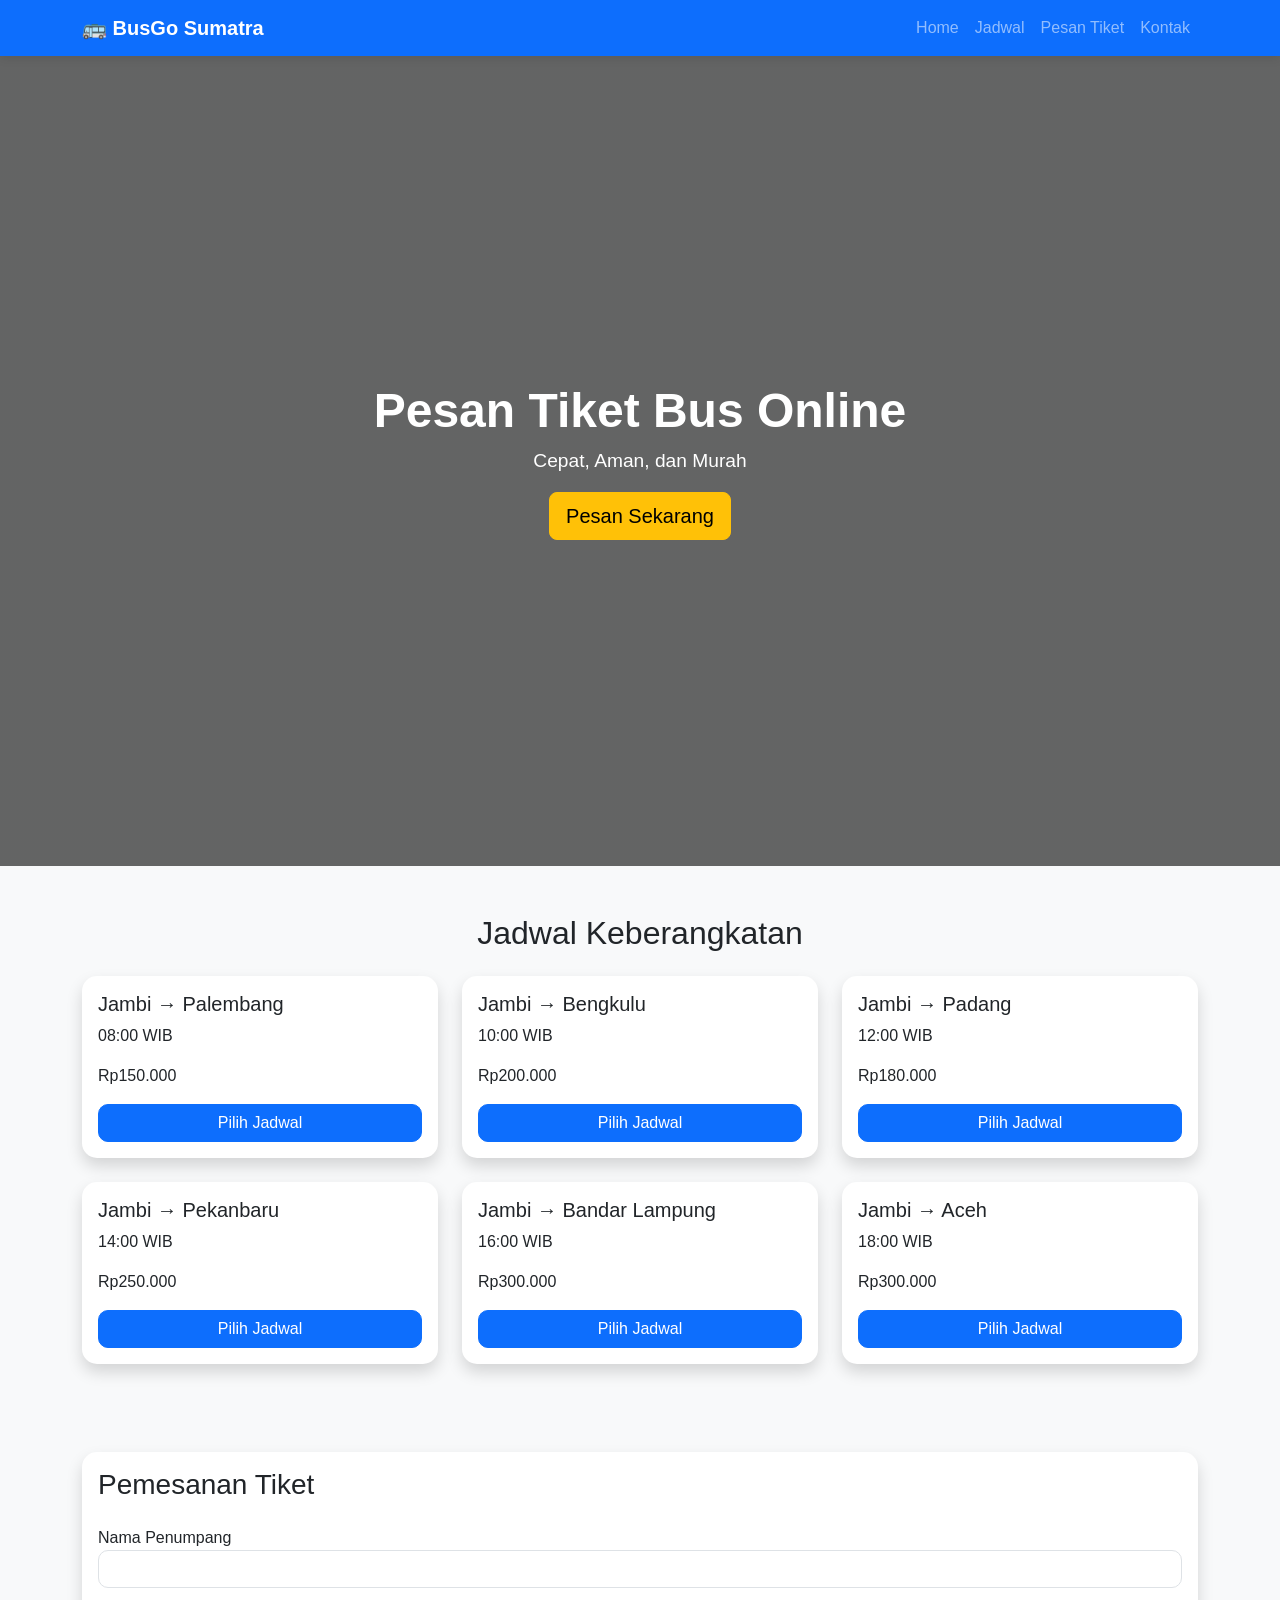
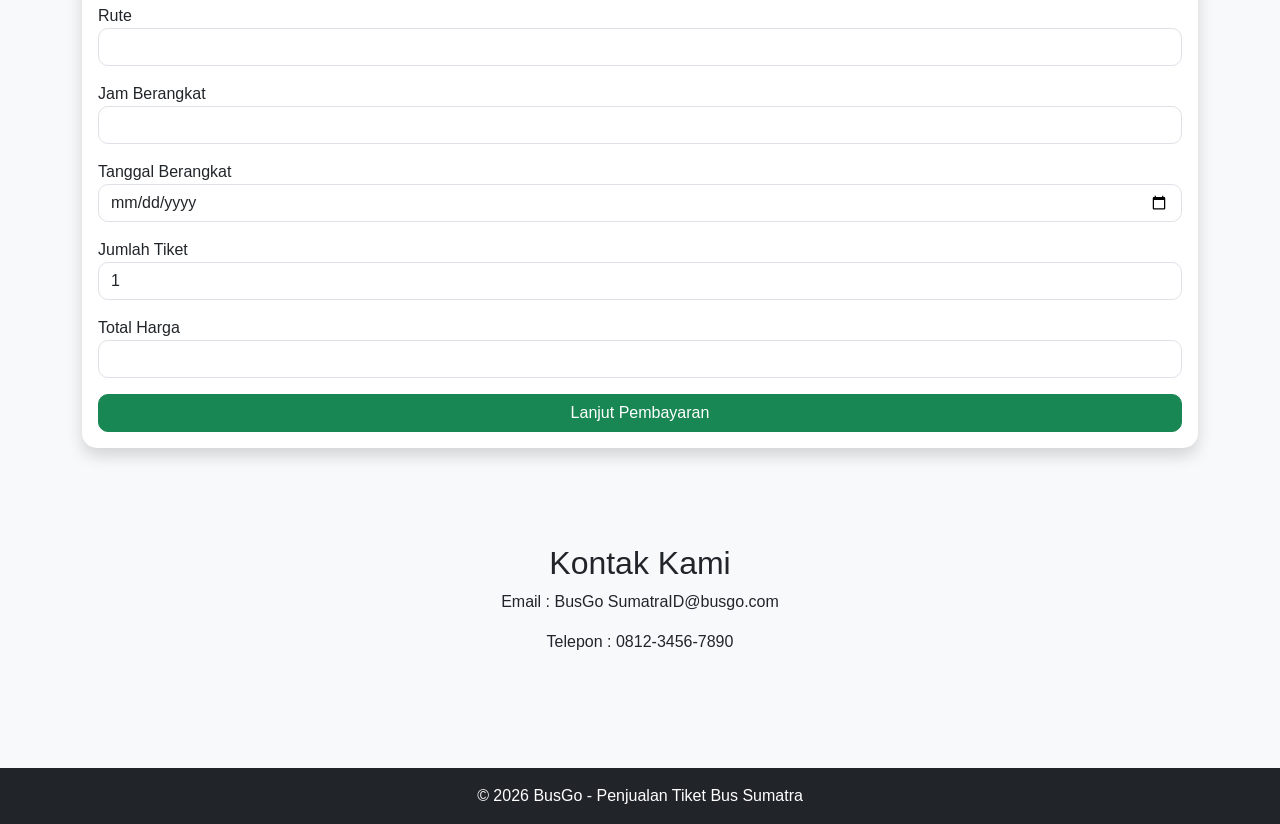
==== index.html @ 03933194 "Update tampilan website" ====
<!DOCTYPE html>
<html lang="id">

<head>
    <meta charset="UTF-8">
    <meta name="viewport" content="width=device-width, initial-scale=1.0">
    <title>BusGo - Penjualan Tiket Bus</title>

    <link href="https://cdn.jsdelivr.net/npm/bootstrap@5.3.8/dist/css/bootstrap.min.css" rel="stylesheet">
    <link rel="stylesheet" href="style.css">
</head>

<body>

    <!-- Navbar -->
    <nav class="navbar navbar-expand-lg navbar-dark bg-primary sticky-top">
        <div class="container">
            <a class="navbar-brand fw-bold" href="#">🚌 BusGo Sumatra</a>

            <button class="navbar-toggler" type="button" data-bs-toggle="collapse" data-bs-target="#menu">
                <span class="navbar-toggler-icon"></span>
            </button>

            <div class="collapse navbar-collapse" id="menu">
                <ul class="navbar-nav ms-auto">
                    <li class="nav-item">
                        <a class="nav-link" href="#home">Home</a>
                    </li>
                    <li class="nav-item">
                        <a class="nav-link" href="#jadwal">Jadwal</a>
                    </li>
                    <li class="nav-item">
                        <a class="nav-link" href="#pesan">Pesan Tiket</a>
                    </li>
                    <li class="nav-item">
                        <a class="nav-link" href="#kontak">Kontak</a>
                    </li>
                </ul>
            </div>
        </div>
    </nav>

    <!-- Hero -->
    <section id="home" class="hero text-white text-center">
        <div class="container">
            <h1 class="display-4 fw-bold">Pesan Tiket Bus Online</h1>
            <p>Cepat, Aman, dan Murah</p>
            <a href="#pesan" class="btn btn-warning btn-lg">
                Pesan Sekarang
            </a>
        </div>
    </section>

    <!-- Jadwal -->
    <section id="jadwal" class="container py-5">
        <h2 class="text-center mb-4">Jadwal Keberangkatan</h2>

        <div class="row g-4">

            <div class="col-md-4">
                <div class="card h-100 shadow">
                    <div class="card-body">
                        <h5>Jambi → Palembang</h5>
                        <p>08:00 WIB</p>
                        <p>Rp150.000</p>

                        <button class="btn btn-primary w-100 pilih"
                            data-rute="Jambi → Palembang"
                            data-jam="08:00 WIB"
                            data-harga="150000">
                            Pilih Jadwal
                        </button>
                    </div>
                </div>
            </div>

            <div class="col-md-4">
                <div class="card h-100 shadow">
                    <div class="card-body">
                        <h5>Jambi → Bengkulu</h5>
                        <p>10:00 WIB</p>
                        <p>Rp200.000</p>

                        <button class="btn btn-primary w-100 pilih"
                            data-rute="Jambi → Bengkulu"
                            data-jam="10:00 WIB"
                            data-harga="200000">
                            Pilih Jadwal
                        </button>
                    </div>
                </div>
            </div>

            <div class="col-md-4">
                <div class="card h-100 shadow">
                    <div class="card-body">
                        <h5>Jambi → Padang</h5>
                        <p>12:00 WIB</p>
                        <p>Rp180.000</p>

                        <button class="btn btn-primary w-100 pilih"
                            data-rute="Jambi → Padang"
                            data-jam="12:00 WIB"
                            data-harga="180000">
                            Pilih Jadwal
                        </button>
                    </div>
                </div>
            </div>

            <div class="col-md-4">
                <div class="card h-100 shadow">
                    <div class="card-body">
                        <h5>Jambi → Pekanbaru</h5>
                        <p>14:00 WIB</p>
                        <p>Rp250.000</p>

                        <button class="btn btn-primary w-100 pilih"
                            data-rute="Jambi → Pekanbaru"
                            data-jam="14:00 WIB"
                            data-harga="250000">
                            Pilih Jadwal
                        </button>
                    </div>
                </div>
            </div>

            <div class="col-md-4">
                <div class="card h-100 shadow">
                    <div class="card-body">
                        <h5>Jambi → Bandar Lampung</h5>
                        <p>16:00 WIB</p>
                        <p>Rp300.000</p>

                        <button class="btn btn-primary w-100 pilih"
                            data-rute="Jambi → Bandar Lampung"
                            data-jam="16:00 WIB"
                            data-harga="300000">
                            Pilih Jadwal
                        </button>
                    </div>
                </div>
            </div>

            <div class="col-md-4">
                <div class="card h-100 shadow">
                    <div class="card-body">
                        <h5>Jambi → Aceh</h5>
                        <p>18:00 WIB</p>
                        <p>Rp300.000</p>

                        <button class="btn btn-primary w-100 pilih"
                            data-rute="Jambi → Aceh"
                            data-jam="18:00 WIB"
                            data-harga="300000">
                            Pilih Jadwal
                        </button>
                    </div>
                </div>
            </div>

        </div>
    </section>

    <!-- Form -->
    <section id="pesan" class="container pb-5">

        <div class="card shadow">
            <div class="card-body">

                <h3 class="mb-4">Pemesanan Tiket</h3>

                <form id="formPesan">

                    <div class="mb-3">
                        <label>Nama Penumpang</label>
                        <input type="text" id="nama" class="form-control" required>
                    </div>

                    <div class="mb-3">
                        <label>Rute</label>
                        <input type="text" id="rute" class="form-control" readonly>
                    </div>

                    <div class="mb-3">
                        <label>Jam Berangkat</label>
                        <input type="text" id="jam" class="form-control" readonly>
                    </div>

                    <div class="mb-3">
                        <label>Tanggal Berangkat</label>
                        <input type="date" id="tanggal" class="form-control" required>
                    </div>

                    <div class="mb-3">
                        <label>Jumlah Tiket</label>
                        <input type="number" id="jumlah" value="1" min="1" class="form-control">
                    </div>

                    <div class="mb-3">
                        <label>Total Harga</label>
                        <input type="text" id="total" class="form-control" readonly>
                    </div>

                    <button type="button"
                        class="btn btn-success w-100"
                        data-bs-toggle="modal"
                        data-bs-target="#modalBayar">
                        Lanjut Pembayaran
                    </button>

                </form>

            </div>
        </div>

    </section>

    <!-- Modal -->
    <div class="modal fade" id="modalBayar">
        <div class="modal-dialog">
            <div class="modal-content">

                <div class="modal-header">
                    <h5>Pembayaran</h5>
                </div>

                <div class="modal-body">

                    <p><strong>Rute :</strong> <span id="mRute"></span></p>
                    <p><strong>Jam :</strong> <span id="mJam"></span></p>
                    <p><strong>Jumlah :</strong> <span id="mJumlah"></span></p>
                    <p><strong>Total :</strong> <span id="mTotal"></span></p>

                    <select class="form-select">
                        <option>DANA</option>
                        <option>OVO</option>
                        <option>GoPay</option>
                        <option>Transfer Bank</option>
                    </select>

                </div>

                <div class="modal-footer">

                    <button class="btn btn-success" id="bayar">
                        Bayar Sekarang
                    </button>

                </div>

            </div>
        </div>
    </div>

    <!-- Kontak -->
    <section id="kontak" class="py-5">
        <div class="container text-center">
            <h2>Kontak Kami</h2>
            <p>Email : BusGo SumatraID@busgo.com</p>
            <p>Telepon : 0812-3456-7890</p>
        </div>
    </section>

    <!-- Footer -->
    <footer class="bg-dark text-white text-center py-3">
        <p class="mb-0">
            © 2026 BusGo - Penjualan Tiket Bus Sumatra
        </p>
    </footer>

    <script src="https://cdn.jsdelivr.net/npm/bootstrap@5.3.8/dist/js/bootstrap.bundle.min.js"></script>
    <script src="script.js"></script>

</body>

</html>
---- style.css ----
/* Smooth Scroll */
html {
    scroll-behavior: smooth;
}

/* Body */
body {
    background-color: #f8f9fa;
    font-family: 'Segoe UI', sans-serif;
}

/* Navbar */
.navbar {
    box-shadow: 0 2px 10px rgba(0,0,0,0.1);
}

/* Hero */
.hero {
    background:
        linear-gradient(
            rgba(0,0,0,0.6),
            rgba(0,0,0,0.6)
        ),
        url("https://images.unsplash.com/photo-1544620347-c4fd4a3d5957?w=1600");

    background-size: cover;
    background-position: center;
    height: 90vh;

    display: flex;
    align-items: center;
    justify-content: center;
}

.hero h1 {
    font-size: 3rem;
}

.hero p {
    font-size: 1.2rem;
}

/* Section */
section {
    padding-top: 40px;
    padding-bottom: 40px;
}

/* Card Jadwal */
.card {
    border: none;
    border-radius: 15px;
    overflow: hidden;
    transition: 0.3s;
}

.card:hover {
    transform: translateY(-8px);
}

.card img {
    height: 220px;
    object-fit: cover;
}

.card-title {
    font-weight: bold;
}

.card-text {
    color: #555;
}

/* Tombol */
.btn-primary {
    border-radius: 10px;
}

.btn-success {
    border-radius: 10px;
}

/* Form */
#formPesan input,
#formPesan select {
    border-radius: 10px;
}

#formPesan {
    background: white;
    border-radius: 15px;
}

/* Modal */
.modal-content {
    border-radius: 15px;
}

/* Tiket Sukses */
.table td {
    vertical-align: middle;
}

.badge {
    font-size: 14px;
}

/* Footer */
footer {
    margin-top: 50px;
}

/* Mobile */
@media (max-width: 768px) {

    .hero {
        height: 70vh;
    }

    .hero h1 {
        font-size: 2rem;
    }

    .card img {
        height: 180px;
    }

}
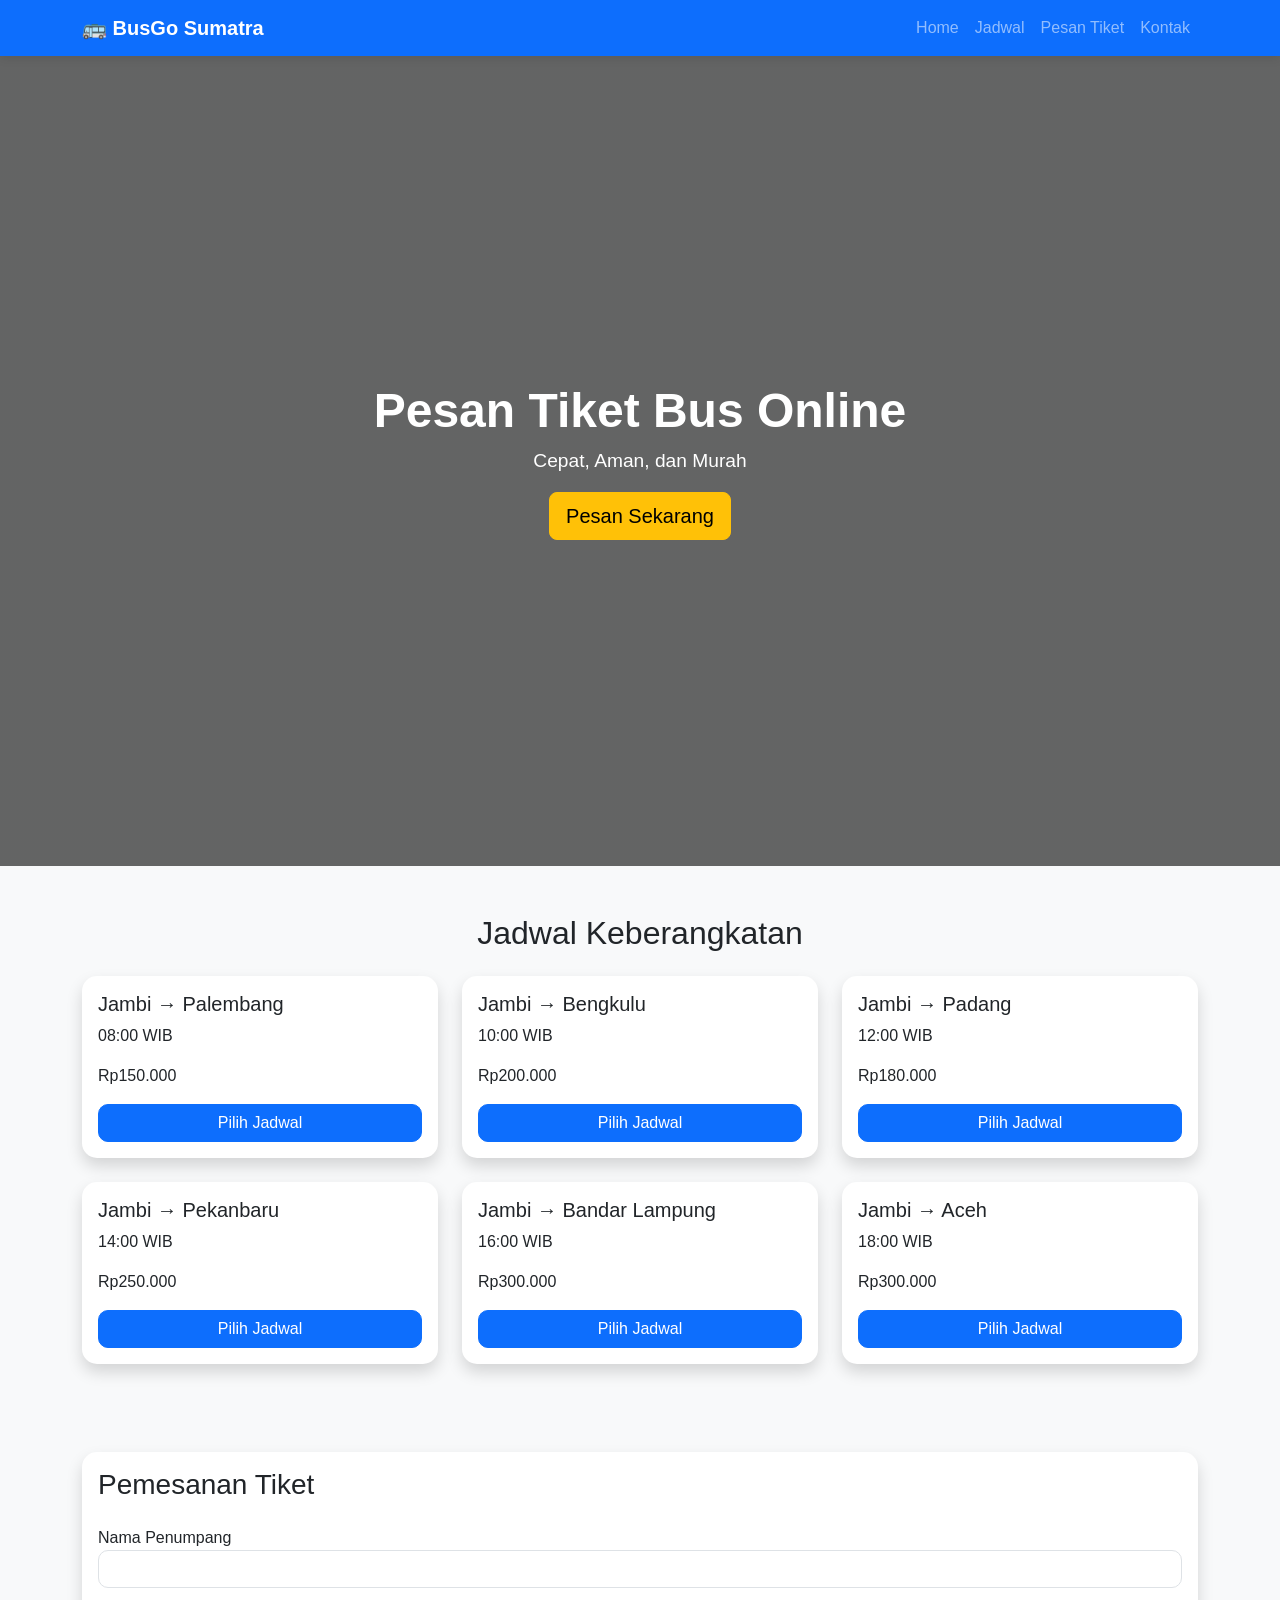
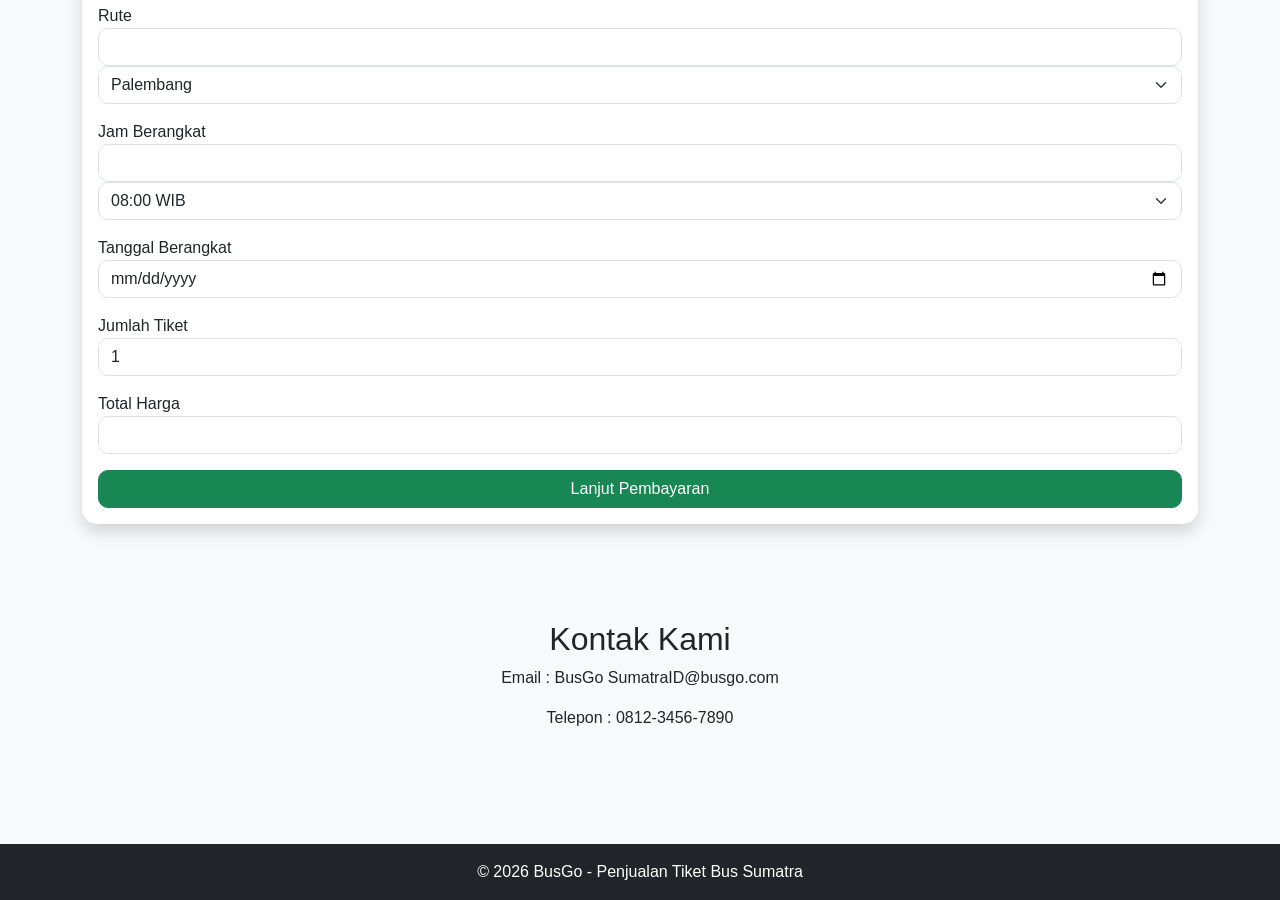
==== commit bb30d7d4: "Update tampilan website" ====
--- a/index.html
+++ b/index.html
@@ -180,11 +180,27 @@
                     <div class="mb-3">
                         <label>Rute</label>
                         <input type="text" id="rute" class="form-control" readonly>
+                        <select class="form-select">
+                            <option>Palembang</option>
+                            <option>Bengkulu</option>
+                            <option>Padang</option>
+                            <option>Pekanbaru</option>
+                            <option>Bandar Lampung</option>
+                            <option>Aceh</option>
+                        </select>
                     </div>
 
                     <div class="mb-3">
                         <label>Jam Berangkat</label>
                         <input type="text" id="jam" class="form-control" readonly>
+                        <select class="form-select">
+                            <option>08:00 WIB</option>
+                            <option>10:00 WIB</option>
+                            <option>12:00 WIB</option>
+                            <option>14:00 WIB</option>
+                            <option>16:00 WIB</option>
+                            <option>18:00 WIB</option>
+                        </select>
                     </div>
 
                     <div class="mb-3">
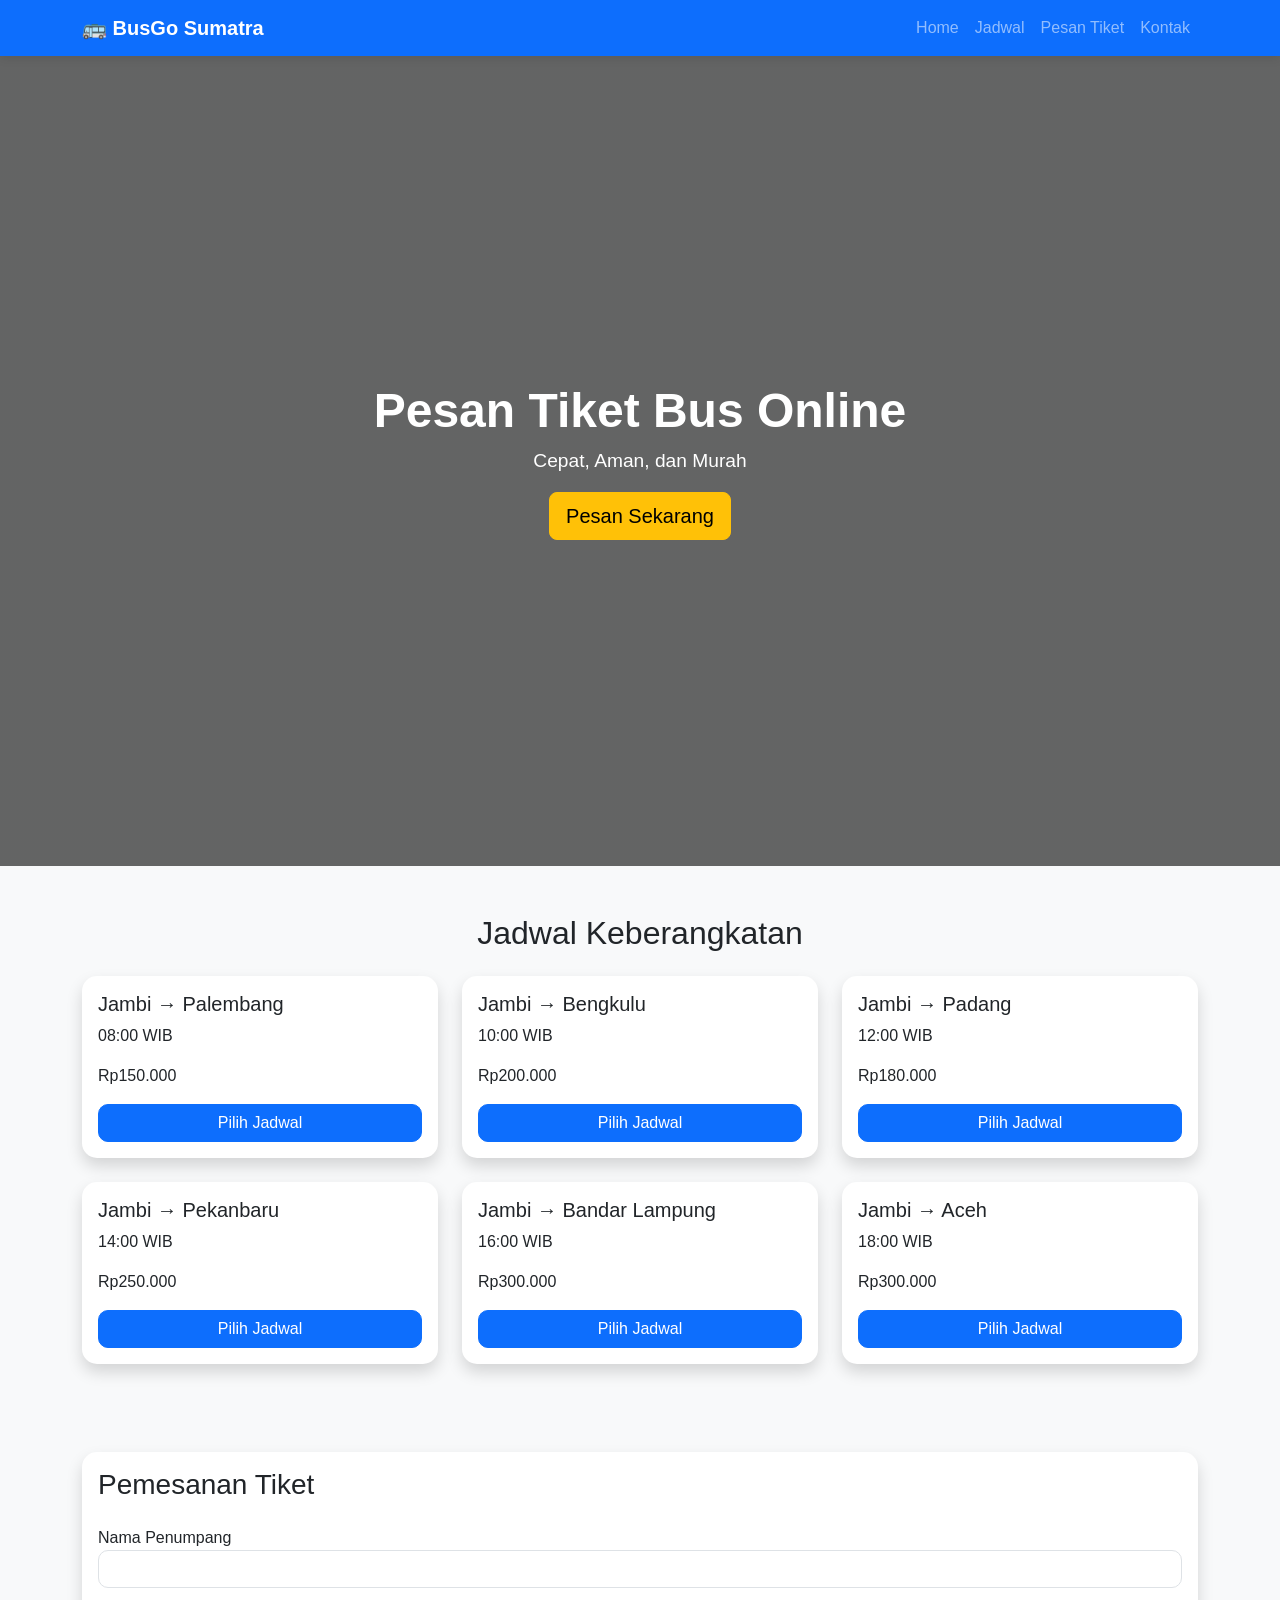
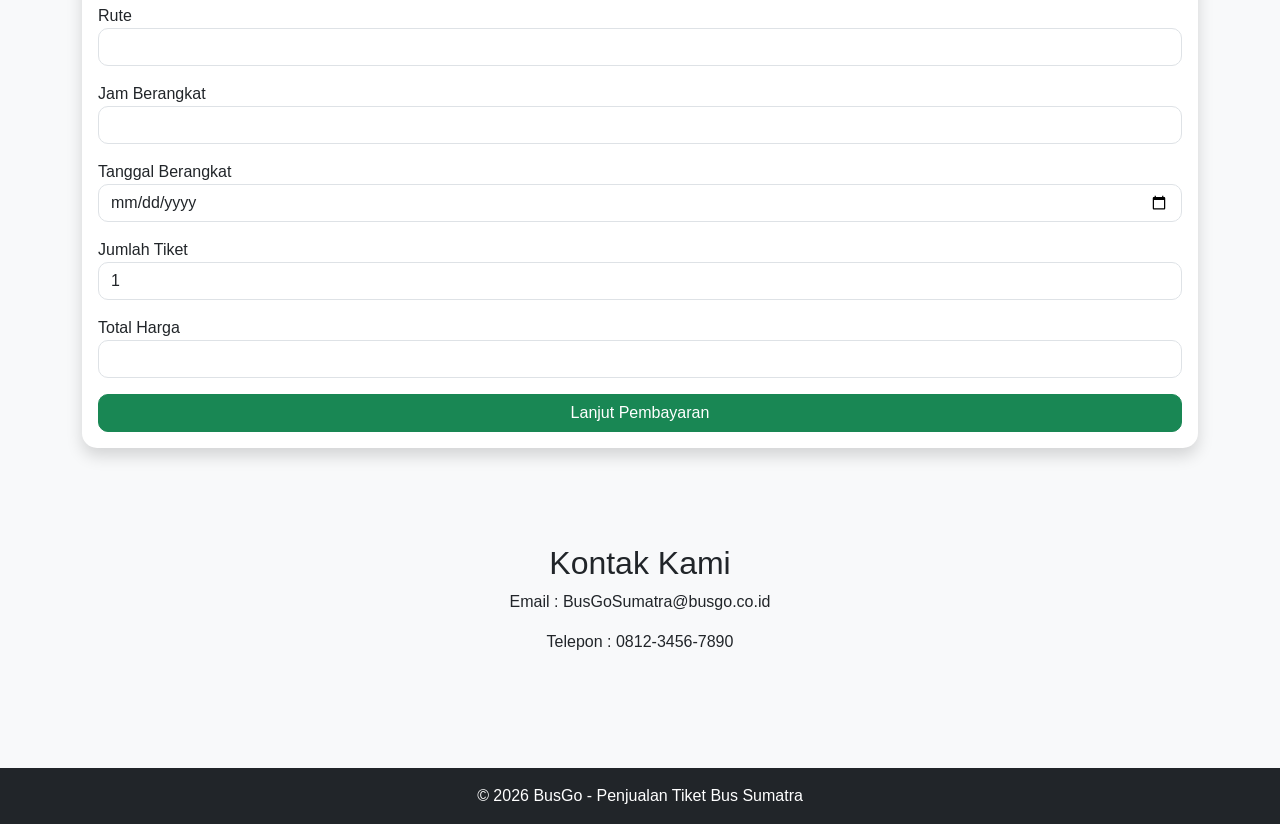
==== commit 45f03fb7: "Update tampilan website" ====
--- a/index.html
+++ b/index.html
@@ -180,27 +180,11 @@
                     <div class="mb-3">
                         <label>Rute</label>
                         <input type="text" id="rute" class="form-control" readonly>
-                        <select class="form-select">
-                            <option>Palembang</option>
-                            <option>Bengkulu</option>
-                            <option>Padang</option>
-                            <option>Pekanbaru</option>
-                            <option>Bandar Lampung</option>
-                            <option>Aceh</option>
-                        </select>
                     </div>
 
                     <div class="mb-3">
                         <label>Jam Berangkat</label>
                         <input type="text" id="jam" class="form-control" readonly>
-                        <select class="form-select">
-                            <option>08:00 WIB</option>
-                            <option>10:00 WIB</option>
-                            <option>12:00 WIB</option>
-                            <option>14:00 WIB</option>
-                            <option>16:00 WIB</option>
-                            <option>18:00 WIB</option>
-                        </select>
                     </div>
 
                     <div class="mb-3">
@@ -273,7 +257,7 @@
     <section id="kontak" class="py-5">
         <div class="container text-center">
             <h2>Kontak Kami</h2>
-            <p>Email : BusGo SumatraID@busgo.com</p>
+            <p>Email : BusGoSumatra@busgo.co.id</p>
             <p>Telepon : 0812-3456-7890</p>
         </div>
     </section>
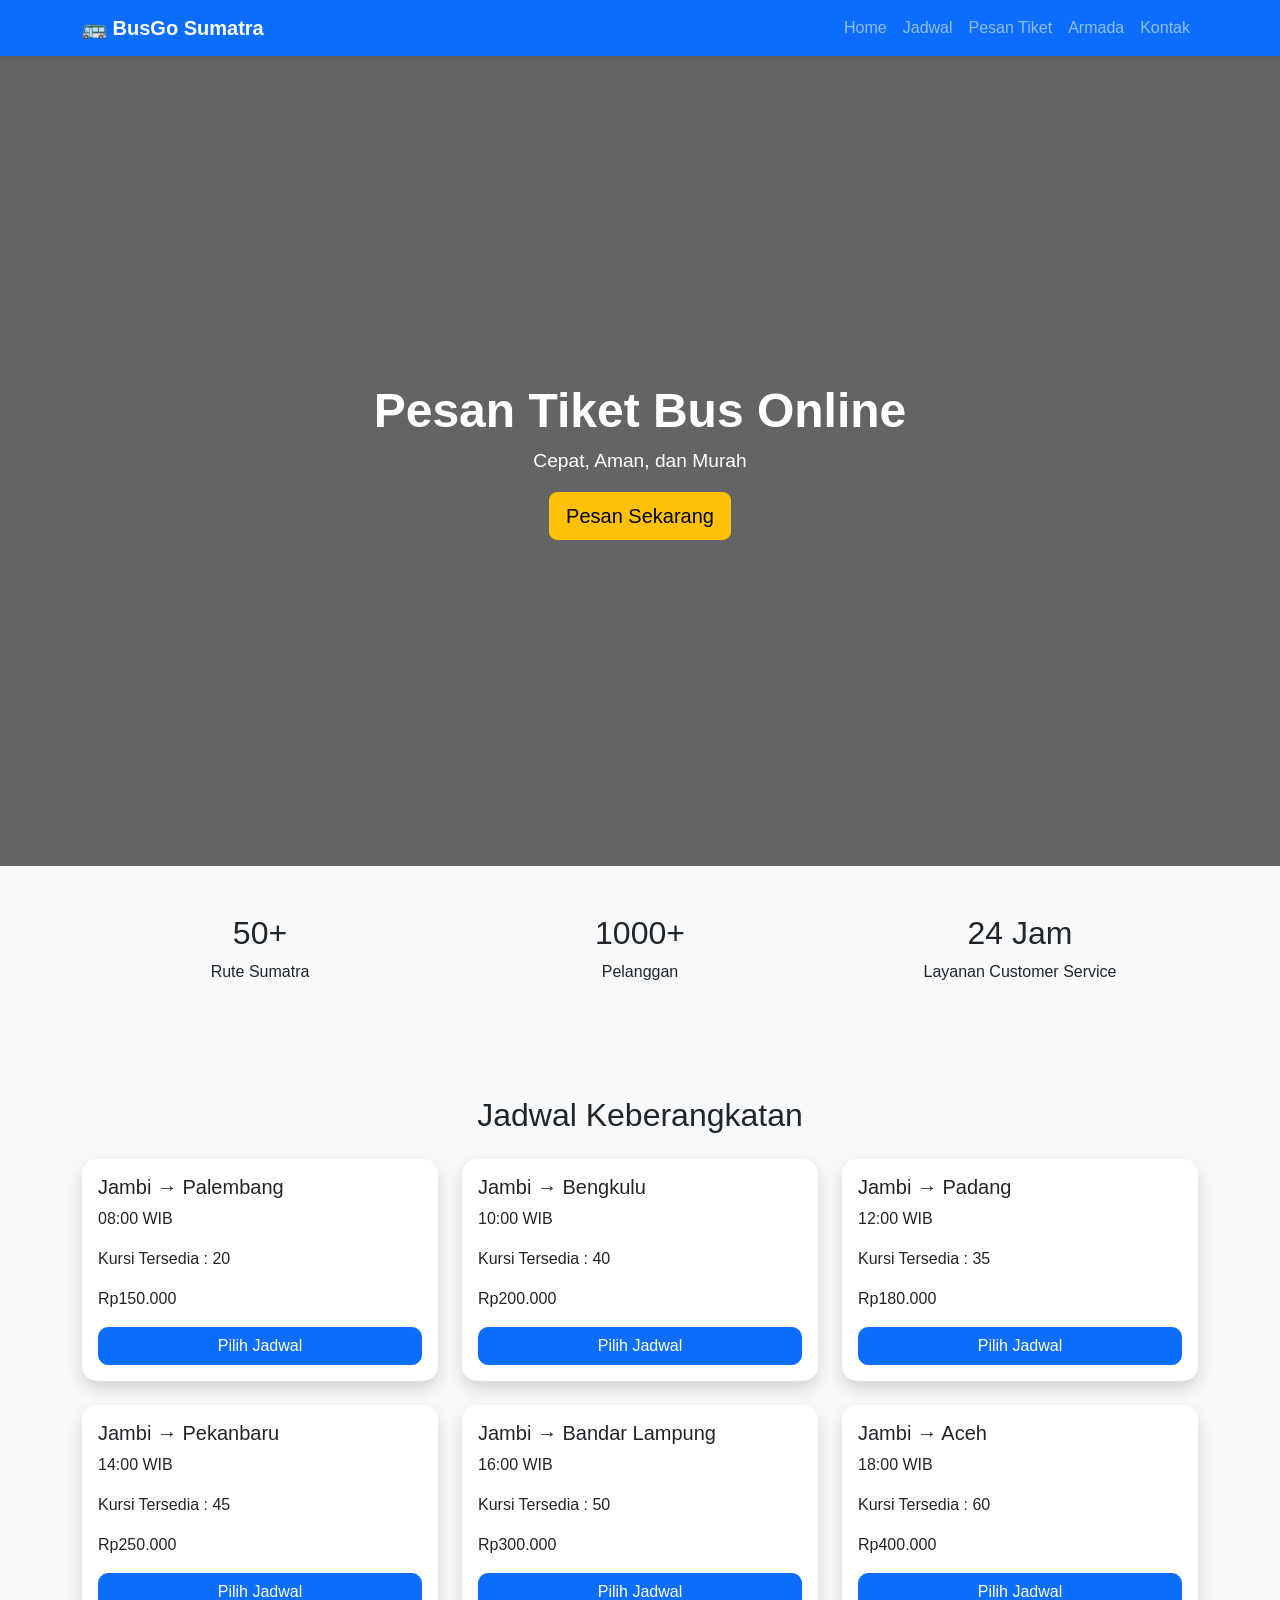
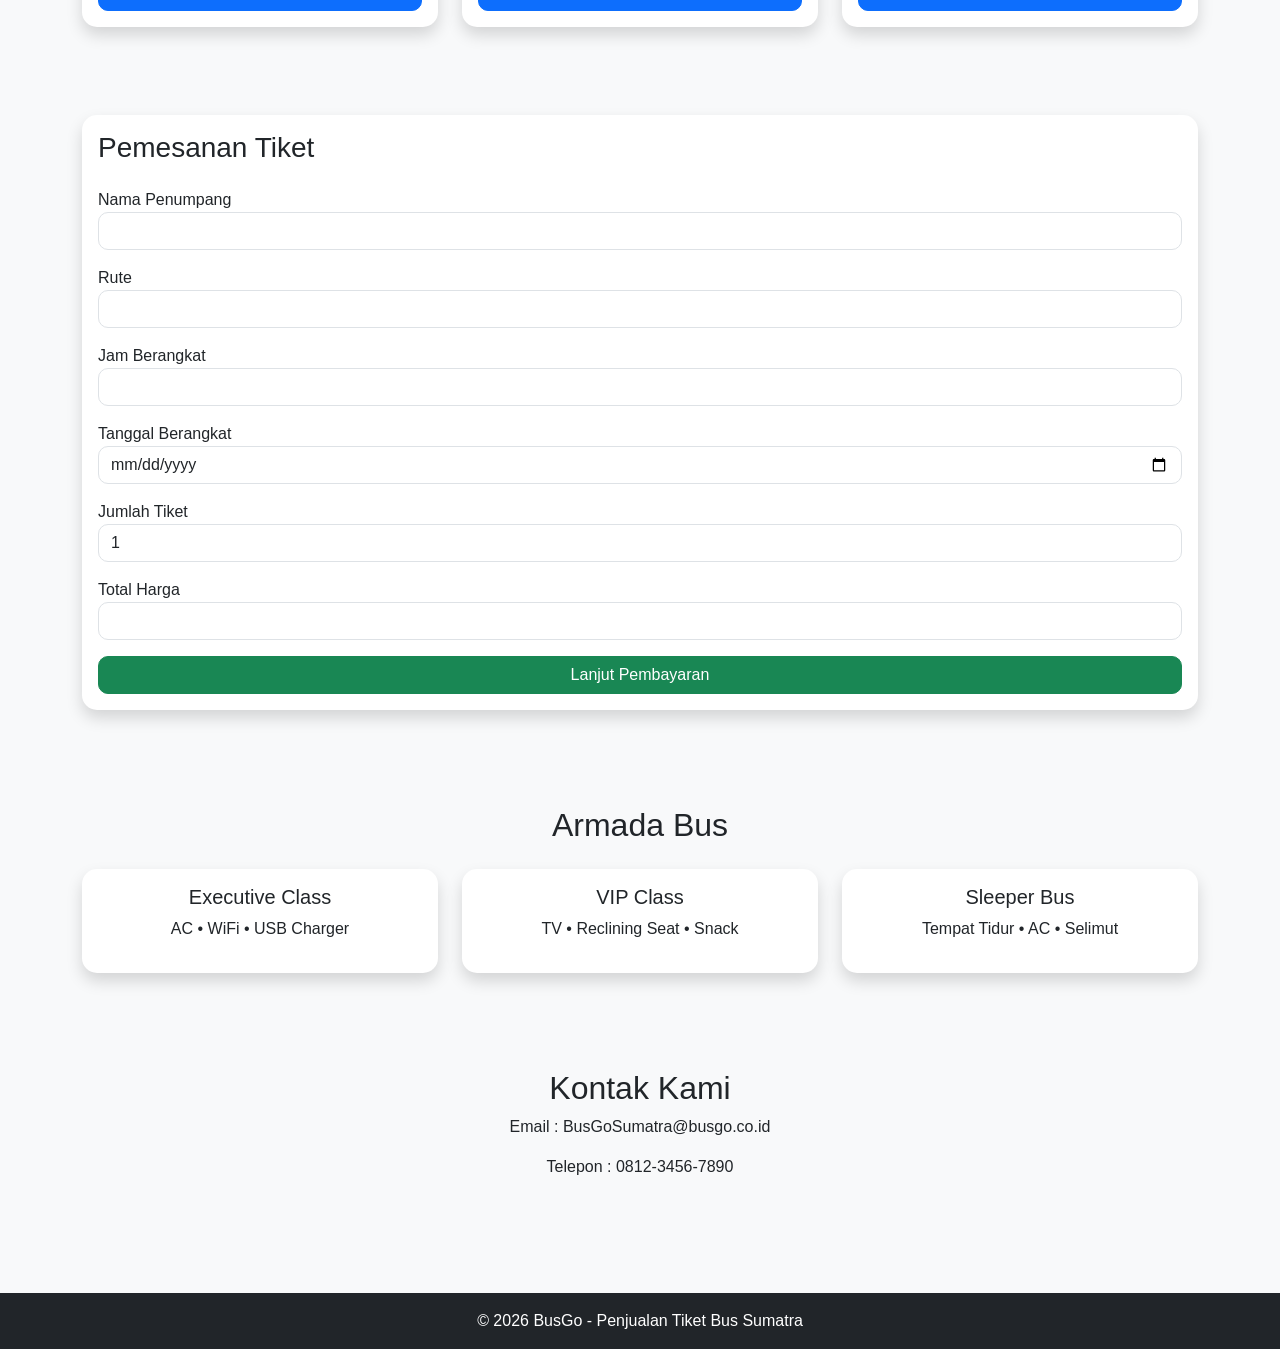
==== commit 51a2b2a8: "Update website BusGo" ====
--- a/index.html
+++ b/index.html
@@ -13,7 +13,7 @@
 <body>
 
     <!-- Navbar -->
-    <nav class="navbar navbar-expand-lg navbar-dark bg-primary sticky-top">
+    <nav class="navbar navbar-expand-lg navbar-dark bg-primary sticky-top navbar-custom">
         <div class="container">
             <a class="navbar-brand fw-bold" href="#">🚌 BusGo Sumatra</a>
 
@@ -23,254 +23,85 @@
 
             <div class="collapse navbar-collapse" id="menu">
                 <ul class="navbar-nav ms-auto">
-                    <li class="nav-item">
-                        <a class="nav-link" href="#home">Home</a>
-                    </li>
-                    <li class="nav-item">
-                        <a class="nav-link" href="#jadwal">Jadwal</a>
-                    </li>
-                    <li class="nav-item">
-                        <a class="nav-link" href="#pesan">Pesan Tiket</a>
-                    </li>
-                    <li class="nav-item">
-                        <a class="nav-link" href="#kontak">Kontak</a>
-                    </li>
+                    <li class="nav-item"><a class="nav-link" href="#home">Home</a></li>
+                    <li class="nav-item"><a class="nav-link" href="#jadwal">Jadwal</a></li>
+                    <li class="nav-item"><a class="nav-link" href="#pesan">Pesan Tiket</a></li>
+                    <li class="nav-item"><a class="nav-link" href="#armada">Armada</a></li>
+                    <li class="nav-item"><a class="nav-link" href="#kontak">Kontak</a></li>
                 </ul>
             </div>
         </div>
     </nav>
 
     <!-- Hero -->
-    <section id="home" class="hero text-white text-center">
+    <section id="home" class="hero-section text-white text-center">
         <div class="container">
             <h1 class="display-4 fw-bold">Pesan Tiket Bus Online</h1>
             <p>Cepat, Aman, dan Murah</p>
-            <a href="#pesan" class="btn btn-warning btn-lg">
-                Pesan Sekarang
-            </a>
+            <a href="#pesan" class="btn btn-warning btn-lg">Pesan Sekarang</a>
         </div>
     </section>
 
-    <!-- Jadwal -->
-    <section id="jadwal" class="container py-5">
-        <h2 class="text-center mb-4">Jadwal Keberangkatan</h2>
-
-        <div class="row g-4">
-
+    <!-- Statistik -->
+    <section class="container py-5 statistik-section">
+        <div class="row text-center">
             <div class="col-md-4">
-                <div class="card h-100 shadow">
-                    <div class="card-body">
-                        <h5>Jambi → Palembang</h5>
-                        <p>08:00 WIB</p>
-                        <p>Rp150.000</p>
-
-                        <button class="btn btn-primary w-100 pilih"
-                            data-rute="Jambi → Palembang"
-                            data-jam="08:00 WIB"
-                            data-harga="150000">
-                            Pilih Jadwal
-                        </button>
-                    </div>
-                </div>
+                <h2>50+</h2>
+                <p>Rute Sumatra</p>
             </div>
-
             <div class="col-md-4">
-                <div class="card h-100 shadow">
-                    <div class="card-body">
-                        <h5>Jambi → Bengkulu</h5>
-                        <p>10:00 WIB</p>
-                        <p>Rp200.000</p>
-
-                        <button class="btn btn-primary w-100 pilih"
-                            data-rute="Jambi → Bengkulu"
-                            data-jam="10:00 WIB"
-                            data-harga="200000">
-                            Pilih Jadwal
-                        </button>
-                    </div>
-                </div>
+                <h2>1000+</h2>
+                <p>Pelanggan</p>
             </div>
-
             <div class="col-md-4">
-                <div class="card h-100 shadow">
-                    <div class="card-body">
-                        <h5>Jambi → Padang</h5>
-                        <p>12:00 WIB</p>
-                        <p>Rp180.000</p>
-
-                        <button class="btn btn-primary w-100 pilih"
-                            data-rute="Jambi → Padang"
-                            data-jam="12:00 WIB"
-                            data-harga="180000">
-                            Pilih Jadwal
-                        </button>
-                    </div>
-                </div>
+                <h2>24 Jam</h2>
+                <p>Layanan Customer Service</p>
             </div>
-
-            <div class="col-md-4">
-                <div class="card h-100 shadow">
-                    <div class="card-body">
-                        <h5>Jambi → Pekanbaru</h5>
-                        <p>14:00 WIB</p>
-                        <p>Rp250.000</p>
-
-                        <button class="btn btn-primary w-100 pilih"
-                            data-rute="Jambi → Pekanbaru"
-                            data-jam="14:00 WIB"
-                            data-harga="250000">
-                            Pilih Jadwal
-                        </button>
-                    </div>
-                </div>
-            </div>
-
-            <div class="col-md-4">
-                <div class="card h-100 shadow">
-                    <div class="card-body">
-                        <h5>Jambi → Bandar Lampung</h5>
-                        <p>16:00 WIB</p>
-                        <p>Rp300.000</p>
-
-                        <button class="btn btn-primary w-100 pilih"
-                            data-rute="Jambi → Bandar Lampung"
-                            data-jam="16:00 WIB"
-                            data-harga="300000">
-                            Pilih Jadwal
-                        </button>
-                    </div>
-                </div>
-            </div>
-
-            <div class="col-md-4">
-                <div class="card h-100 shadow">
-                    <div class="card-body">
-                        <h5>Jambi → Aceh</h5>
-                        <p>18:00 WIB</p>
-                        <p>Rp300.000</p>
-
-                        <button class="btn btn-primary w-100 pilih"
-                            data-rute="Jambi → Aceh"
-                            data-jam="18:00 WIB"
-                            data-harga="300000">
-                            Pilih Jadwal
-                        </button>
-                    </div>
-                </div>
-            </div>
-
         </div>
     </section>
 
-    <!-- Form -->
-    <section id="pesan" class="container pb-5">
+    <!-- Jadwal Keberangkatan -->
+    <div id="jadwal-placeholder"></div>
 
-        <div class="card shadow">
-            <div class="card-body">
+    <!-- Form Pemesanan -->
+    <div id="pesan-placeholder"></div>
 
-                <h3 class="mb-4">Pemesanan Tiket</h3>
+    <!-- Modal Pembayaran -->
+    <div id="modal-placeholder"></div>
 
-                <form id="formPesan">
+    <!-- Armada Bus -->
+    <div id="armada-placeholder"></div>
 
-                    <div class="mb-3">
-                        <label>Nama Penumpang</label>
-                        <input type="text" id="nama" class="form-control" required>
-                    </div>
-
-                    <div class="mb-3">
-                        <label>Rute</label>
-                        <input type="text" id="rute" class="form-control" readonly>
-                    </div>
-
-                    <div class="mb-3">
-                        <label>Jam Berangkat</label>
-                        <input type="text" id="jam" class="form-control" readonly>
-                    </div>
-
-                    <div class="mb-3">
-                        <label>Tanggal Berangkat</label>
-                        <input type="date" id="tanggal" class="form-control" required>
-                    </div>
-
-                    <div class="mb-3">
-                        <label>Jumlah Tiket</label>
-                        <input type="number" id="jumlah" value="1" min="1" class="form-control">
-                    </div>
-
-                    <div class="mb-3">
-                        <label>Total Harga</label>
-                        <input type="text" id="total" class="form-control" readonly>
-                    </div>
-
-                    <button type="button"
-                        class="btn btn-success w-100"
-                        data-bs-toggle="modal"
-                        data-bs-target="#modalBayar">
-                        Lanjut Pembayaran
-                    </button>
-
-                </form>
-
-            </div>
-        </div>
-
-    </section>
-
-    <!-- Modal -->
-    <div class="modal fade" id="modalBayar">
-        <div class="modal-dialog">
-            <div class="modal-content">
-
-                <div class="modal-header">
-                    <h5>Pembayaran</h5>
-                </div>
-
-                <div class="modal-body">
-
-                    <p><strong>Rute :</strong> <span id="mRute"></span></p>
-                    <p><strong>Jam :</strong> <span id="mJam"></span></p>
-                    <p><strong>Jumlah :</strong> <span id="mJumlah"></span></p>
-                    <p><strong>Total :</strong> <span id="mTotal"></span></p>
-
-                    <select class="form-select">
-                        <option>DANA</option>
-                        <option>OVO</option>
-                        <option>GoPay</option>
-                        <option>Transfer Bank</option>
-                    </select>
-
-                </div>
-
-                <div class="modal-footer">
-
-                    <button class="btn btn-success" id="bayar">
-                        Bayar Sekarang
-                    </button>
-
-                </div>
-
-            </div>
-        </div>
-    </div>
-
-    <!-- Kontak -->
-    <section id="kontak" class="py-5">
-        <div class="container text-center">
-            <h2>Kontak Kami</h2>
-            <p>Email : BusGoSumatra@busgo.co.id</p>
-            <p>Telepon : 0812-3456-7890</p>
-        </div>
-    </section>
-
-    <!-- Footer -->
-    <footer class="bg-dark text-white text-center py-3">
-        <p class="mb-0">
-            © 2026 BusGo - Penjualan Tiket Bus Sumatra
-        </p>
-    </footer>
+    <!-- Kontak + Footer -->
+    <div id="kontak-placeholder"></div>
 
     <script src="https://cdn.jsdelivr.net/npm/bootstrap@5.3.8/dist/js/bootstrap.bundle.min.js"></script>
-    <script src="script.js"></script>
+
+    <script>
+        // Muat semua komponen HTML secara paralel, lalu jalankan script.js
+        async function loadComponents() {
+            const components = [
+                { id: 'jadwal-placeholder',  file: 'jadwal.html'  },
+                { id: 'pesan-placeholder',   file: 'pesan.html'   },
+                { id: 'modal-placeholder',   file: 'modal.html'   },
+                { id: 'armada-placeholder',  file: 'armada.html'  },
+                { id: 'kontak-placeholder',  file: 'kontak.html'  },
+            ];
+
+            await Promise.all(components.map(async ({ id, file }) => {
+                const res  = await fetch(file);
+                const html = await res.text();
+                document.getElementById(id).innerHTML = html;
+            }));
+
+            // Setelah semua komponen selesai dimuat, baru jalankan logika tiket
+            const s = document.createElement('script');
+            s.src = 'script.js';
+            document.body.appendChild(s);
+        }
+
+        loadComponents();
+    </script>
 
 </body>
 
--- a/style.css
+++ b/style.css
@@ -14,8 +14,8 @@
     box-shadow: 0 2px 10px rgba(0,0,0,0.1);
 }
 
-/* Hero */
-.hero {
+/* Hero — fix: pakai .hero-section (sesuai class di HTML) */
+.hero-section {
     background:
         linear-gradient(
             rgba(0,0,0,0.6),
@@ -25,18 +25,18 @@
 
     background-size: cover;
     background-position: center;
-    height: 90vh;
+    min-height: 90vh;
 
     display: flex;
     align-items: center;
     justify-content: center;
 }
 
-.hero h1 {
+.hero-section h1 {
     font-size: 3rem;
 }
 
-.hero p {
+.hero-section p {
     font-size: 1.2rem;
 }
 
@@ -46,7 +46,7 @@
     padding-bottom: 40px;
 }
 
-/* Card Jadwal */
+/* Card */
 .card {
     border: none;
     border-radius: 15px;
@@ -113,11 +113,11 @@
 /* Mobile */
 @media (max-width: 768px) {
 
-    .hero {
-        height: 70vh;
+    .hero-section {
+        min-height: 70vh;
     }
 
-    .hero h1 {
+    .hero-section h1 {
         font-size: 2rem;
     }
 
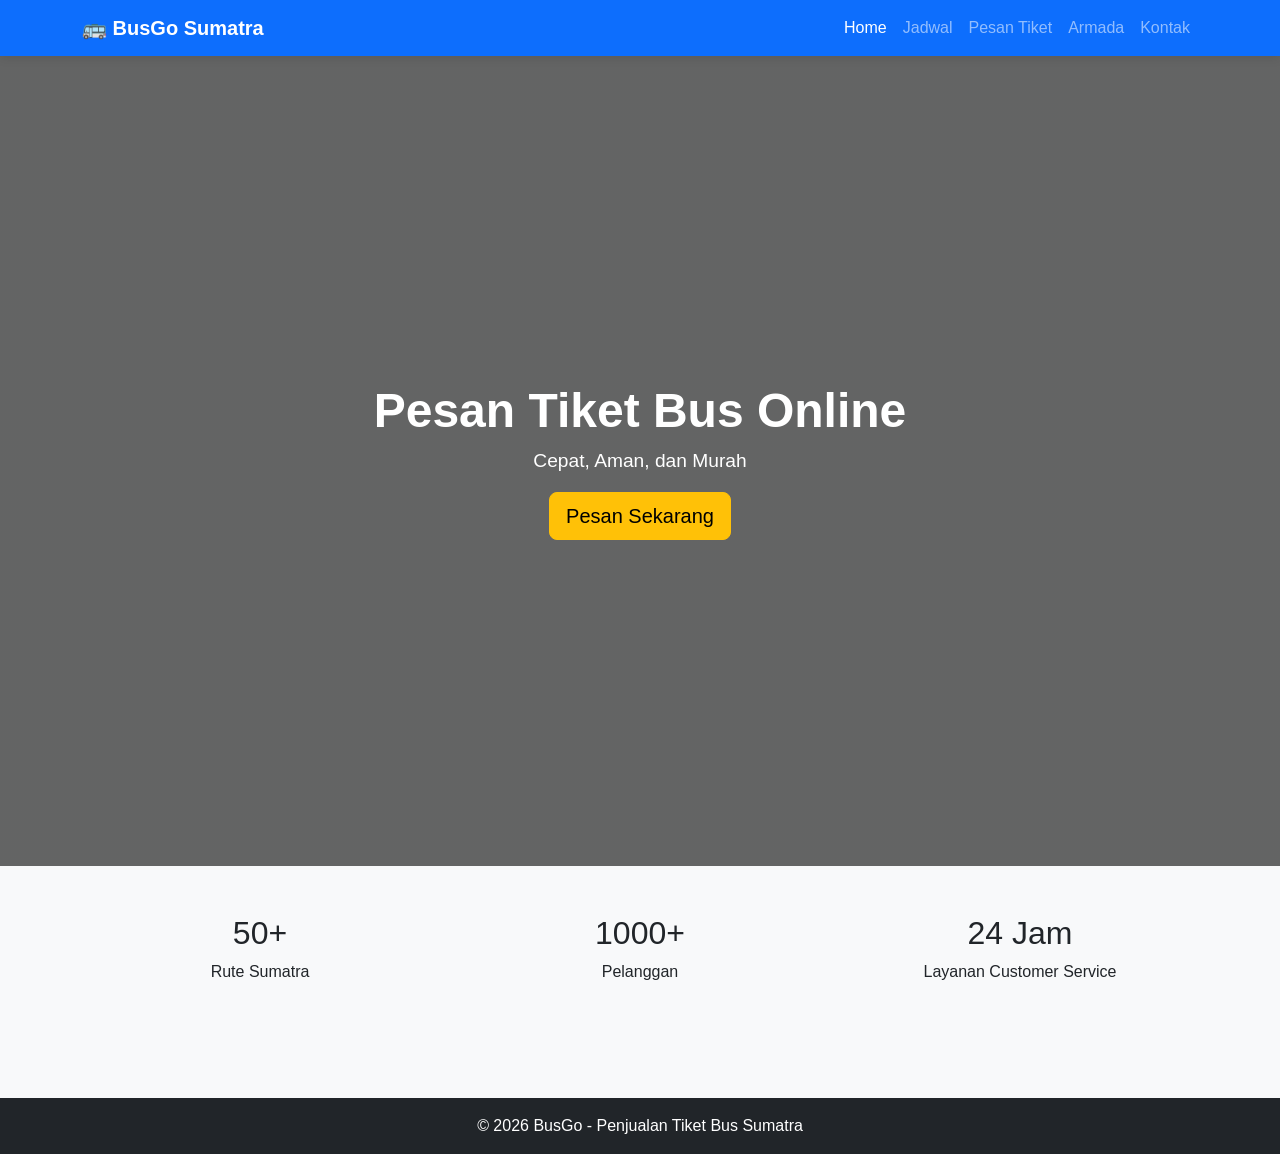
==== commit 0262fb2c: "Update tampilan website" ====
--- a/index.html
+++ b/index.html
@@ -1,48 +1,40 @@
 <!DOCTYPE html>
 <html lang="id">
-
 <head>
     <meta charset="UTF-8">
     <meta name="viewport" content="width=device-width, initial-scale=1.0">
     <title>BusGo - Penjualan Tiket Bus</title>
-
     <link href="https://cdn.jsdelivr.net/npm/bootstrap@5.3.8/dist/css/bootstrap.min.css" rel="stylesheet">
     <link rel="stylesheet" href="style.css">
 </head>
-
 <body>
 
-    <!-- Navbar -->
     <nav class="navbar navbar-expand-lg navbar-dark bg-primary sticky-top navbar-custom">
         <div class="container">
-            <a class="navbar-brand fw-bold" href="#">🚌 BusGo Sumatra</a>
-
+            <a class="navbar-brand fw-bold" href="index.html">🚌 BusGo Sumatra</a>
             <button class="navbar-toggler" type="button" data-bs-toggle="collapse" data-bs-target="#menu">
                 <span class="navbar-toggler-icon"></span>
             </button>
-
             <div class="collapse navbar-collapse" id="menu">
                 <ul class="navbar-nav ms-auto">
-                    <li class="nav-item"><a class="nav-link" href="#home">Home</a></li>
-                    <li class="nav-item"><a class="nav-link" href="#jadwal">Jadwal</a></li>
-                    <li class="nav-item"><a class="nav-link" href="#pesan">Pesan Tiket</a></li>
-                    <li class="nav-item"><a class="nav-link" href="#armada">Armada</a></li>
-                    <li class="nav-item"><a class="nav-link" href="#kontak">Kontak</a></li>
+                    <li class="nav-item"><a class="nav-link active" href="index.html">Home</a></li>
+                    <li class="nav-item"><a class="nav-link" href="jadwal.html">Jadwal</a></li>
+                    <li class="nav-item"><a class="nav-link" href="pesan.html">Pesan Tiket</a></li>
+                    <li class="nav-item"><a class="nav-link" href="armada.html">Armada</a></li>
+                    <li class="nav-item"><a class="nav-link" href="kontak.html">Kontak</a></li>
                 </ul>
             </div>
         </div>
     </nav>
 
-    <!-- Hero -->
     <section id="home" class="hero-section text-white text-center">
         <div class="container">
             <h1 class="display-4 fw-bold">Pesan Tiket Bus Online</h1>
             <p>Cepat, Aman, dan Murah</p>
-            <a href="#pesan" class="btn btn-warning btn-lg">Pesan Sekarang</a>
+            <a href="pesan.html" class="btn btn-warning btn-lg">Pesan Sekarang</a>
         </div>
     </section>
 
-    <!-- Statistik -->
     <section class="container py-5 statistik-section">
         <div class="row text-center">
             <div class="col-md-4">
@@ -60,49 +52,10 @@
         </div>
     </section>
 
-    <!-- Jadwal Keberangkatan -->
-    <div id="jadwal-placeholder"></div>
-
-    <!-- Form Pemesanan -->
-    <div id="pesan-placeholder"></div>
-
-    <!-- Modal Pembayaran -->
-    <div id="modal-placeholder"></div>
-
-    <!-- Armada Bus -->
-    <div id="armada-placeholder"></div>
-
-    <!-- Kontak + Footer -->
-    <div id="kontak-placeholder"></div>
+    <footer class="footer-custom bg-dark text-white text-center py-3">
+        <p class="mb-0">© 2026 BusGo - Penjualan Tiket Bus Sumatra</p>
+    </footer>
 
     <script src="https://cdn.jsdelivr.net/npm/bootstrap@5.3.8/dist/js/bootstrap.bundle.min.js"></script>
-
-    <script>
-        // Muat semua komponen HTML secara paralel, lalu jalankan script.js
-        async function loadComponents() {
-            const components = [
-                { id: 'jadwal-placeholder',  file: 'jadwal.html'  },
-                { id: 'pesan-placeholder',   file: 'pesan.html'   },
-                { id: 'modal-placeholder',   file: 'modal.html'   },
-                { id: 'armada-placeholder',  file: 'armada.html'  },
-                { id: 'kontak-placeholder',  file: 'kontak.html'  },
-            ];
-
-            await Promise.all(components.map(async ({ id, file }) => {
-                const res  = await fetch(file);
-                const html = await res.text();
-                document.getElementById(id).innerHTML = html;
-            }));
-
-            // Setelah semua komponen selesai dimuat, baru jalankan logika tiket
-            const s = document.createElement('script');
-            s.src = 'script.js';
-            document.body.appendChild(s);
-        }
-
-        loadComponents();
-    </script>
-
 </body>
-
 </html>
--- a/style.css
+++ b/style.css
@@ -38,6 +38,21 @@
 
 .hero-section p {
     font-size: 1.2rem;
+}
+
+.hero-section {
+    background: 
+        linear-gradient(
+            rgba(0, 0, 0, 0.6), 
+            rgba(0, 0, 0, 0.6)
+        ), 
+        url("https://images.unsplash.com/photo-1544620347-c4fd4a3d5957?auto=format&fit=crop&w=1600&q=80");
+    background-size: cover;
+    background-position: center;
+    min-height: 90vh;
+    display: flex;
+    align-items: center;
+    justify-content: center;
 }
 
 /* Section */
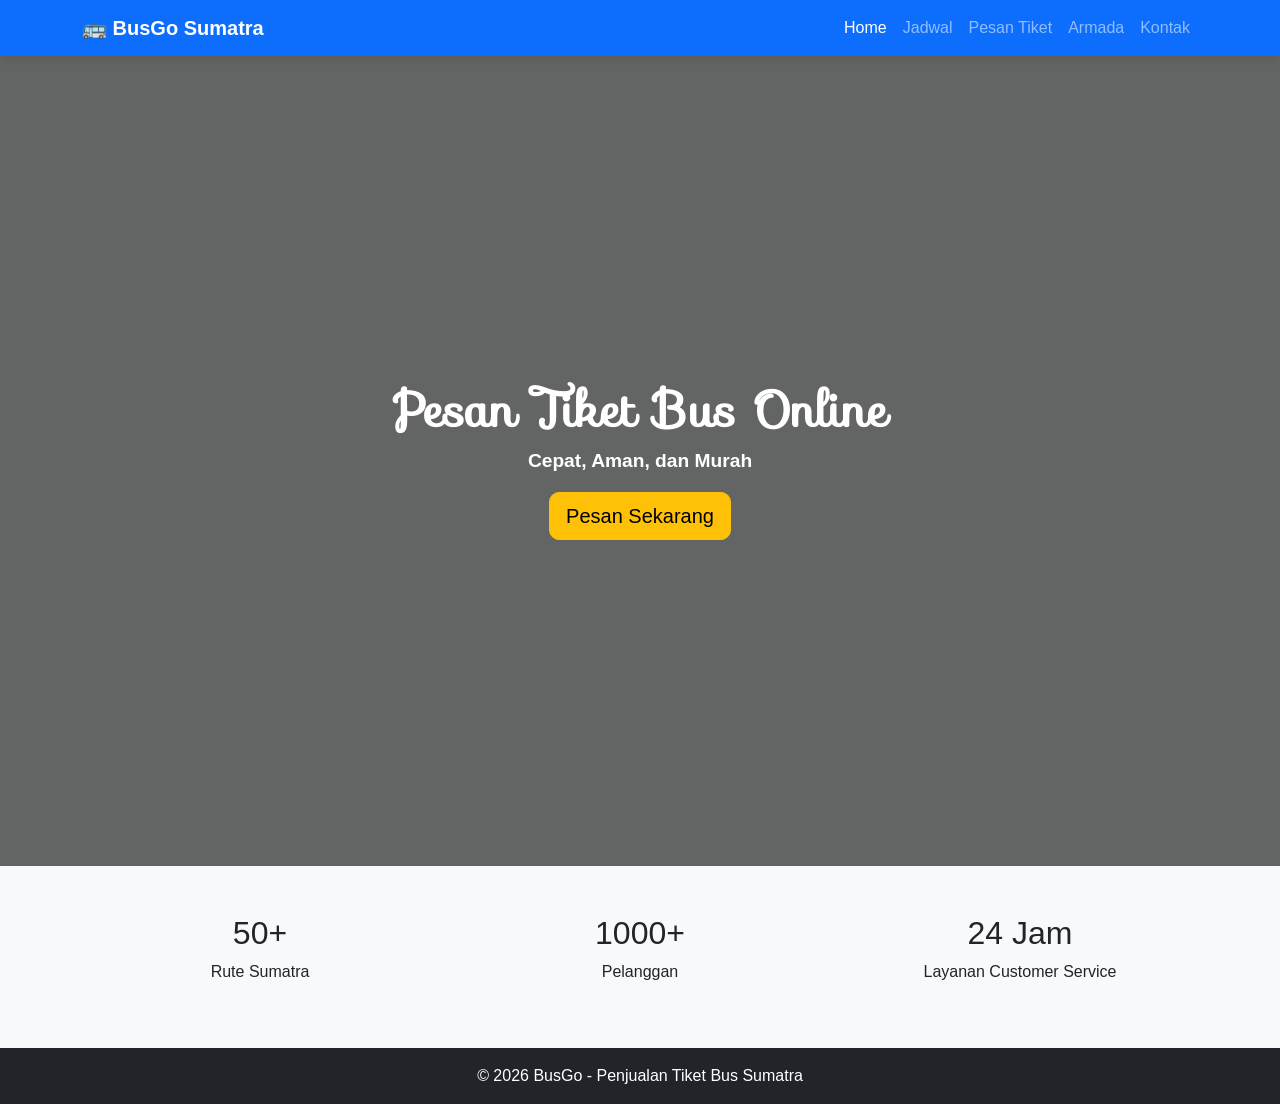
==== commit e8f834a8: "tampilan web" ====
--- a/index.html
+++ b/index.html
@@ -7,6 +7,32 @@
     <link href="https://cdn.jsdelivr.net/npm/bootstrap@5.3.8/dist/css/bootstrap.min.css" rel="stylesheet">
     <link rel="stylesheet" href="style.css">
 </head>
+<style>
+/*font*/
+
+@import url('https://fonts.googleapis.com/css2?family=Sofia&family=Sofia+Sans:ital,wght@0,1..1000;1,1..1000&display=swap');
+.bg-blue{
+    background-color: aqua;
+}
+.text-Sofia{
+    font-family: "sofia", cursive;
+    font-size: 60px;
+    font-weight: bold;
+}
+.text-poppin{
+    font-family: "poppins", sans-serif;
+    font-size: 50px;
+    font-weight: bold;
+}
+.btn-primary{
+    background-color: #f39c12;
+    border: #fff solid 2px;
+    font-size: 20px;
+    font-weight: bold;
+    padding: 10px 40px;
+}
+</style>
+
 <body>
 
     <nav class="navbar navbar-expand-lg navbar-dark bg-primary sticky-top navbar-custom">
@@ -29,8 +55,8 @@
 
     <section id="home" class="hero-section text-white text-center">
         <div class="container">
-            <h1 class="display-4 fw-bold">Pesan Tiket Bus Online</h1>
-            <p>Cepat, Aman, dan Murah</p>
+            <h1 class="display-4 text-Sofia">Pesan Tiket Bus Online</h1>
+            <p class="text-poppin">Cepat, Aman, dan Murah</p>
             <a href="pesan.html" class="btn btn-warning btn-lg">Pesan Sekarang</a>
         </div>
     </section>
--- a/style.css
+++ b/style.css
@@ -2,51 +2,28 @@
 html {
     scroll-behavior: smooth;
 }
-
-/* Body */
+/* Layout */
+html,
 body {
-    background-color: #f8f9fa;
+    height: 100%;
+    margin: 0;
+}
+body {
+    background: #f8f9fa;
     font-family: 'Segoe UI', sans-serif;
+    display: flex;
+    flex-direction: column;
+    min-height: 100vh;
 }
-
 /* Navbar */
 .navbar {
-    box-shadow: 0 2px 10px rgba(0,0,0,0.1);
+    box-shadow: 0 2px 10px rgba(0, 0, 0, .1);
 }
-
-/* Hero — fix: pakai .hero-section (sesuai class di HTML) */
+/* Hero */
 .hero-section {
     background:
-        linear-gradient(
-            rgba(0,0,0,0.6),
-            rgba(0,0,0,0.6)
-        ),
-        url("https://images.unsplash.com/photo-1544620347-c4fd4a3d5957?w=1600");
-
-    background-size: cover;
-    background-position: center;
-    min-height: 90vh;
-
-    display: flex;
-    align-items: center;
-    justify-content: center;
-}
-
-.hero-section h1 {
-    font-size: 3rem;
-}
-
-.hero-section p {
-    font-size: 1.2rem;
-}
-
-.hero-section {
-    background: 
-        linear-gradient(
-            rgba(0, 0, 0, 0.6), 
-            rgba(0, 0, 0, 0.6)
-        ), 
-        url("https://images.unsplash.com/photo-1544620347-c4fd4a3d5957?auto=format&fit=crop&w=1600&q=80");
+        linear-gradient(rgba(0, 0, 0, .6), rgba(0, 0, 0, .6)),
+        url("https://wallpaperaccess.com/full/3540013.jpg");
     background-size: cover;
     background-position: center;
     min-height: 90vh;
@@ -54,90 +31,84 @@
     align-items: center;
     justify-content: center;
 }
-
+.hero-section h1 {
+    font-size: 3rem;
+}
+.hero-section p {
+    font-size: 1.2rem;
+}
 /* Section */
 section {
-    padding-top: 40px;
-    padding-bottom: 40px;
+    padding: 40px 0;
 }
-
 /* Card */
 .card {
     border: none;
     border-radius: 15px;
     overflow: hidden;
-    transition: 0.3s;
+    transition: .3s;
 }
-
 .card:hover {
     transform: translateY(-8px);
 }
-
-.card img {
+.card img,
+.armada-img {
     height: 220px;
     object-fit: cover;
 }
-
-.card-title {
-    font-weight: bold;
+.card-body {
+    padding: 25px;
 }
-
-.card-text {
-    color: #555;
+/* Form */
+#formPesan,
+.pesan-card {
+    background: #fff;
+    border-radius: 15px;
 }
-
-/* Tombol */
-.btn-primary {
+#formPesan input,
+#formPesan select,
+.btn {
     border-radius: 10px;
 }
-
-.btn-success {
-    border-radius: 10px;
-}
-
-/* Form */
-#formPesan input,
-#formPesan select {
-    border-radius: 10px;
-}
-
-#formPesan {
-    background: white;
-    border-radius: 15px;
-}
-
 /* Modal */
 .modal-content {
     border-radius: 15px;
 }
-
-/* Tiket Sukses */
-.table td {
-    vertical-align: middle;
+/* Armada */
+#armada {
+    min-height: 80vh;
 }
-
+.armada-card {
+    border-radius: 20px;
+}
+.armada-card:hover {
+    box-shadow: 0 15px 35px rgba(0, 0, 0, .2) !important;
+}
 .badge {
     font-size: 14px;
+    padding: 8px 15px;
 }
-
+/* Kontak */
+.kontak-section {
+    flex: 1;
+    display: flex;
+    align-items: center;
+    justify-content: center;
+}
 /* Footer */
-footer {
-    margin-top: 50px;
+.footer-custom {
+    margin-top: auto;
 }
-
 /* Mobile */
-@media (max-width: 768px) {
-
+@media (max-width:768px) {
     .hero-section {
         min-height: 70vh;
     }
-
     .hero-section h1 {
         font-size: 2rem;
     }
-
-    .card img {
+    .card img,
+    .armada-img {
         height: 180px;
     }
-
 }
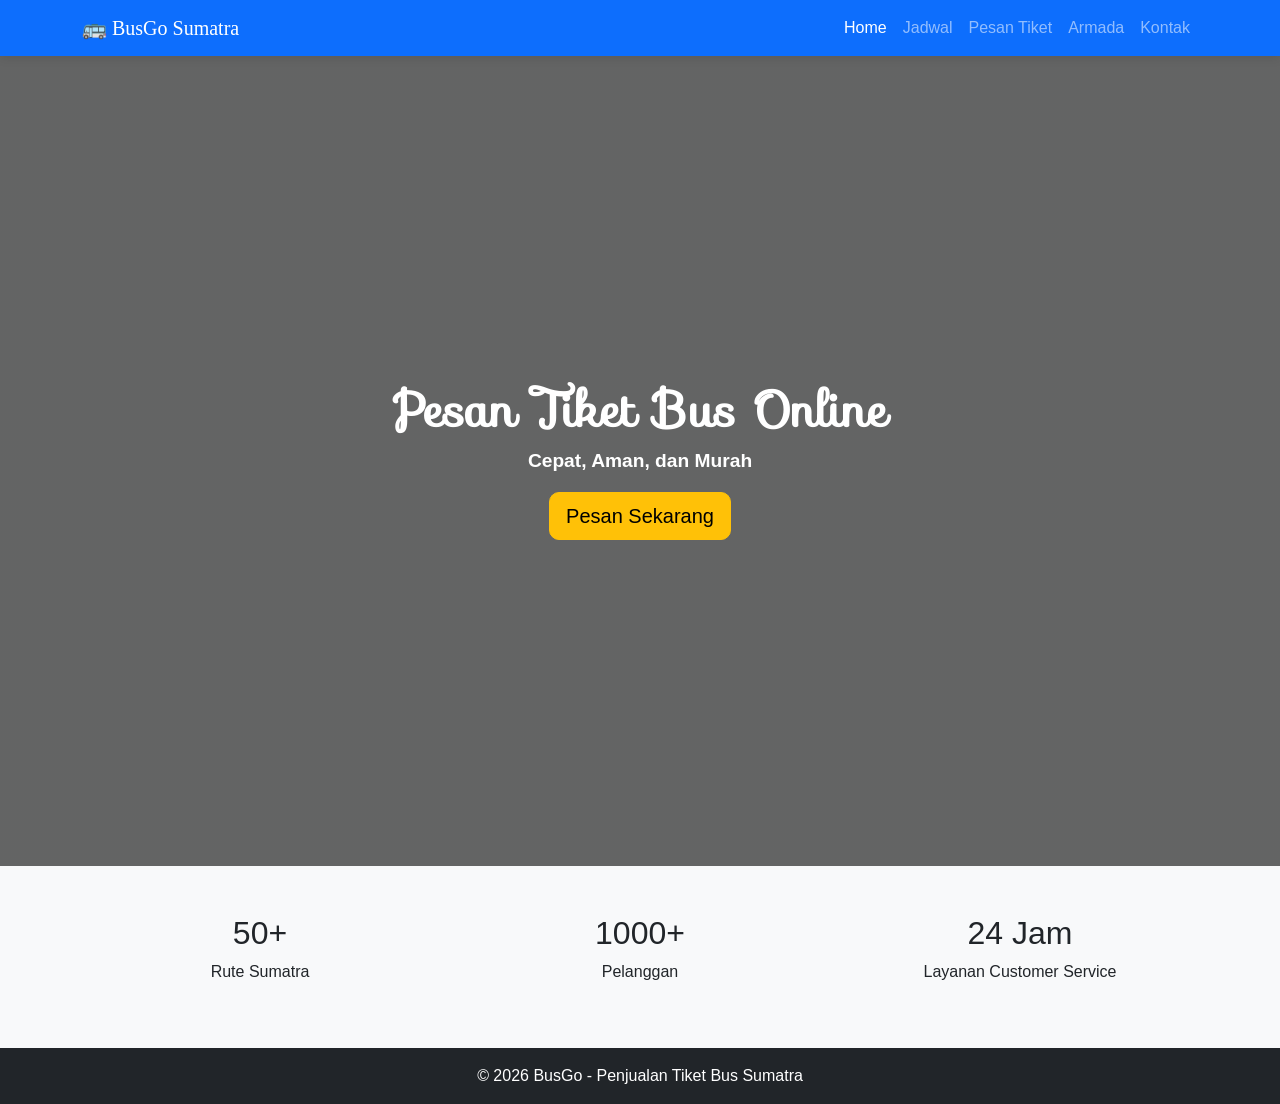
==== commit e5f9c1e3: "update tampilan web" ====
--- a/index.html
+++ b/index.html
@@ -11,6 +11,7 @@
 /*font*/
 
 @import url('https://fonts.googleapis.com/css2?family=Sofia&family=Sofia+Sans:ital,wght@0,1..1000;1,1..1000&display=swap');
+@import url('https://fonts.googleapis.com/css2?family=Montenegrin+Gothic+One&family=Sofia&family=Sofia+Sans:ital,wght@0,1..1000;1,1..1000&display=swap');
 .bg-blue{
     background-color: aqua;
 }
@@ -18,6 +19,11 @@
     font-family: "sofia", cursive;
     font-size: 60px;
     font-weight: bold;
+}
+.montenegrin-gothic-one-regular {
+  font-family: "Montenegrin Gothic One", serif;
+  font-weight: 400;
+  font-style: normal;
 }
 .text-poppin{
     font-family: "poppins", sans-serif;
@@ -37,7 +43,7 @@
 
     <nav class="navbar navbar-expand-lg navbar-dark bg-primary sticky-top navbar-custom">
         <div class="container">
-            <a class="navbar-brand fw-bold" href="index.html">🚌 BusGo Sumatra</a>
+            <a class="navbar-brand montenegrin-gothic-one-regular" href="index.html">🚌 BusGo Sumatra</a>
             <button class="navbar-toggler" type="button" data-bs-toggle="collapse" data-bs-target="#menu">
                 <span class="navbar-toggler-icon"></span>
             </button>
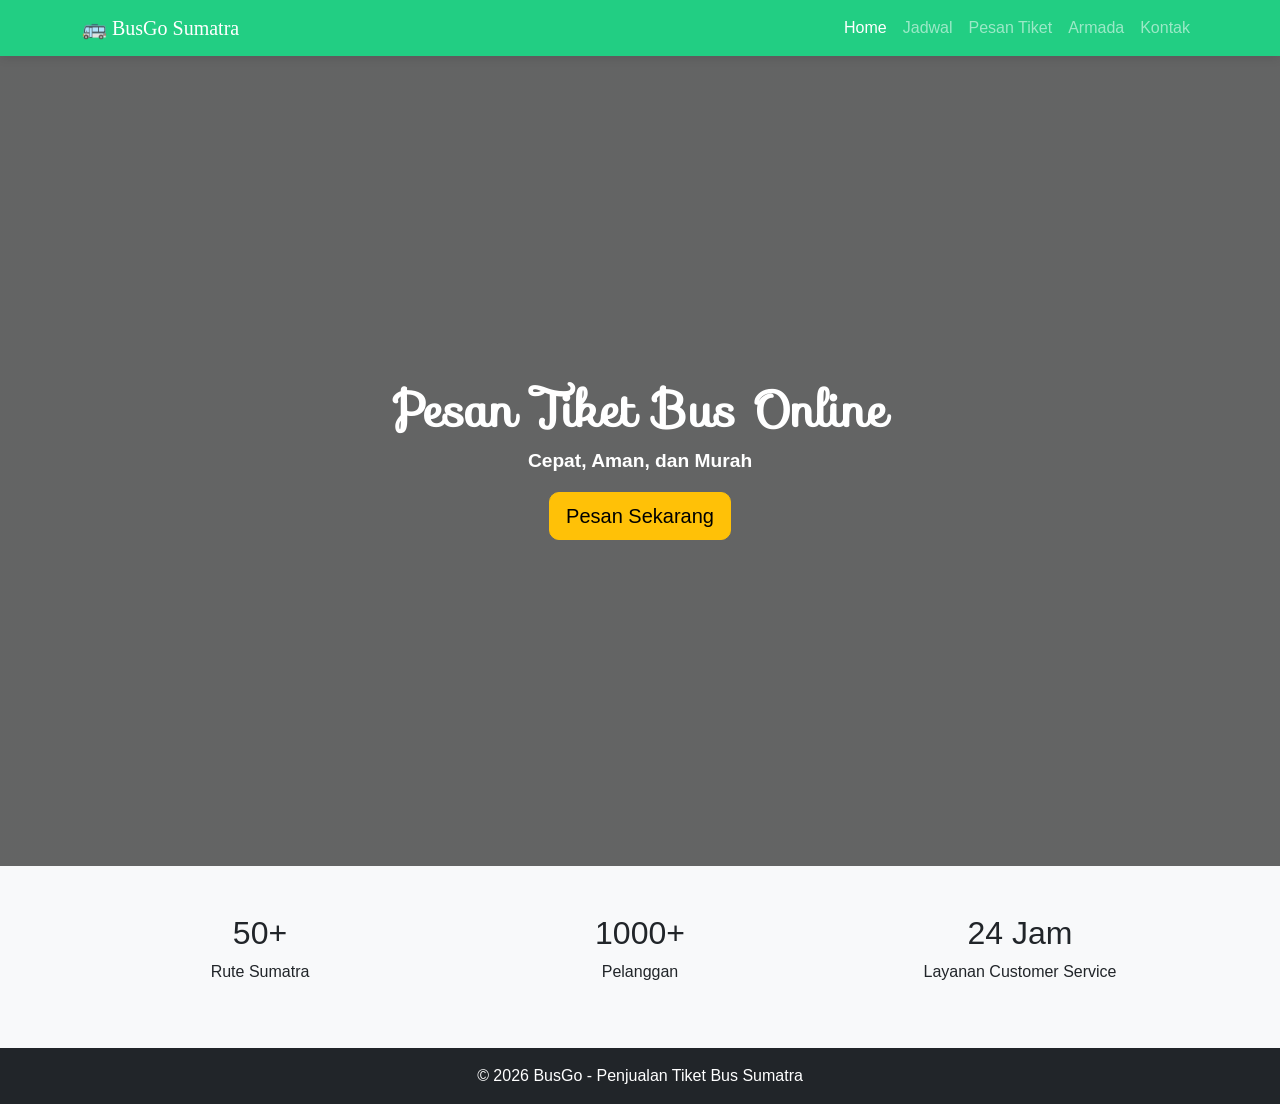
==== commit 762edc63: "update color" ====
--- a/index.html
+++ b/index.html
@@ -41,7 +41,7 @@
 
 <body>
 
-    <nav class="navbar navbar-expand-lg navbar-dark bg-primary sticky-top navbar-custom">
+    <nav class="navbar navbar-expand-lg navbar-dark sticky-top navbar-custom">
         <div class="container">
             <a class="navbar-brand montenegrin-gothic-one-regular" href="index.html">🚌 BusGo Sumatra</a>
             <button class="navbar-toggler" type="button" data-bs-toggle="collapse" data-bs-target="#menu">
--- a/style.css
+++ b/style.css
@@ -18,6 +18,9 @@
 /* Navbar */
 .navbar {
     box-shadow: 0 2px 10px rgba(0, 0, 0, .1);
+}
+.navbar-custom{
+    background-color: #22CE83;
 }
 /* Hero */
 .hero-section {
